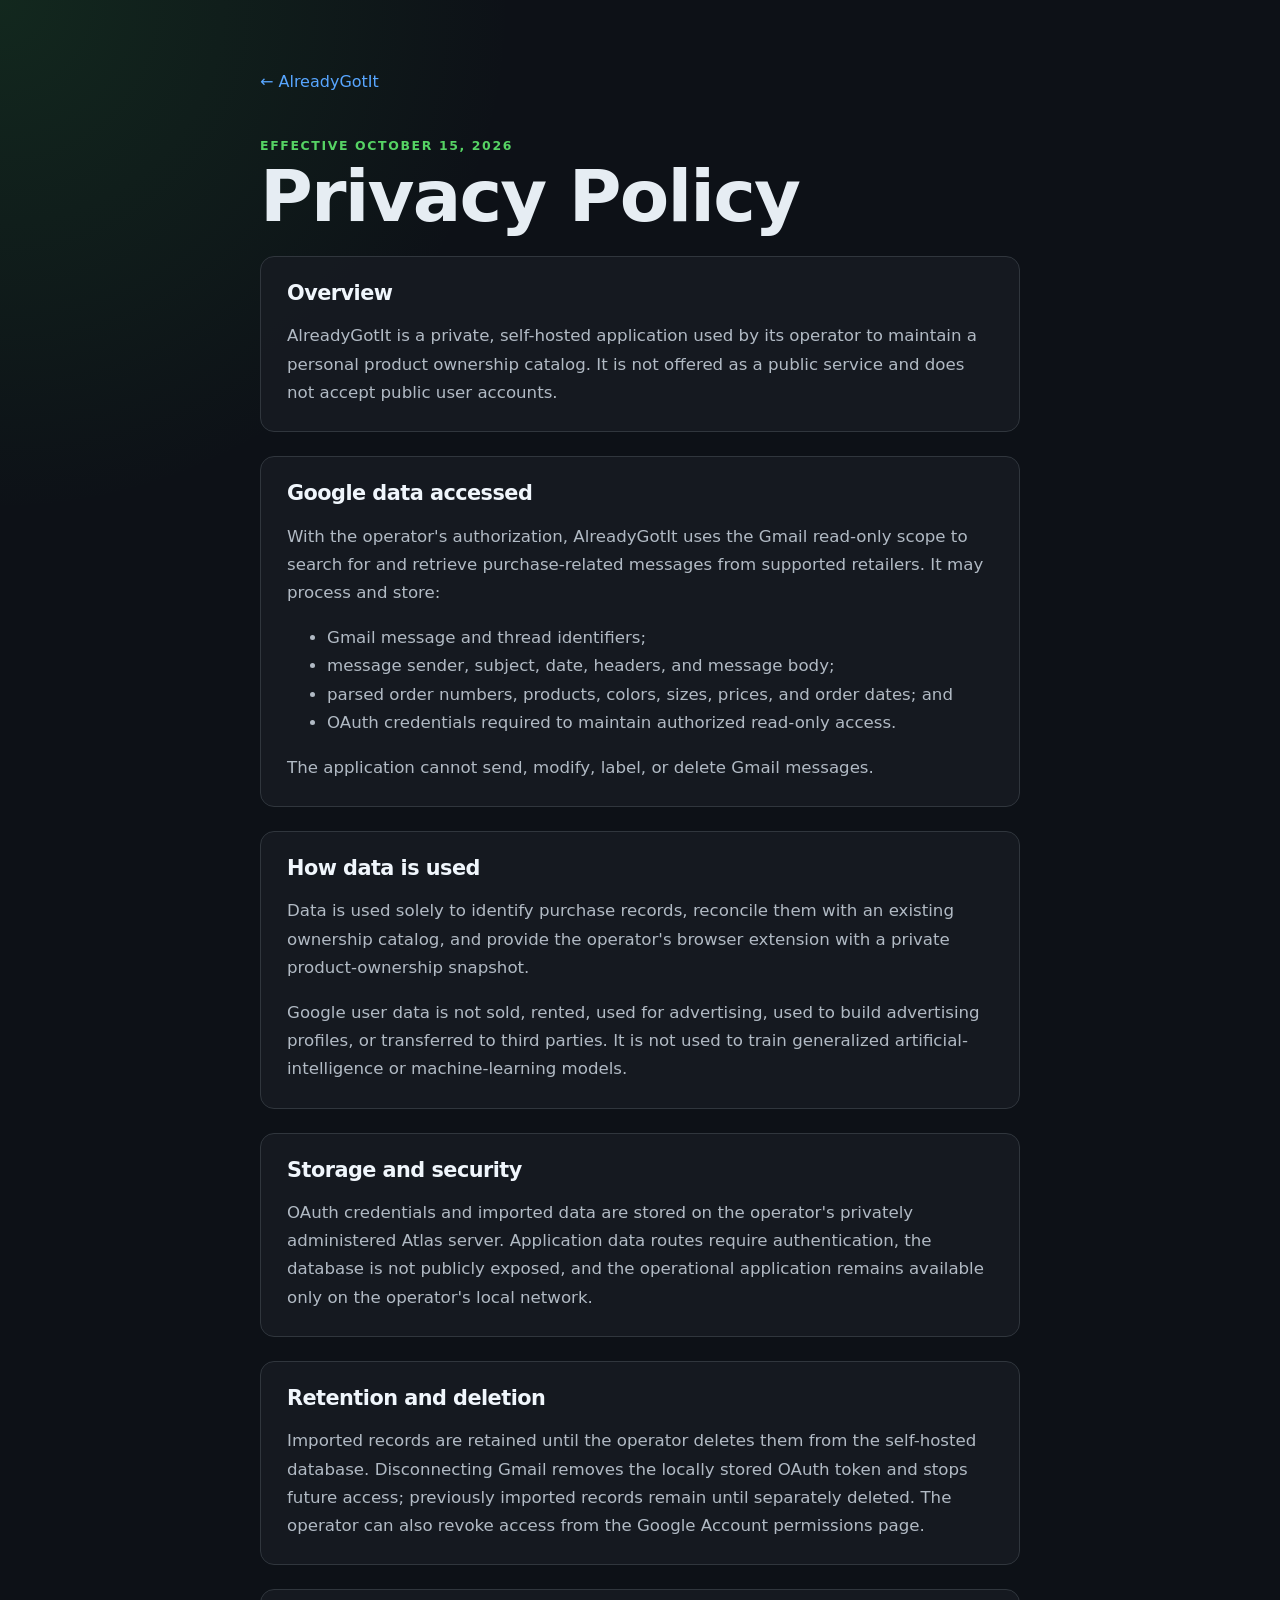
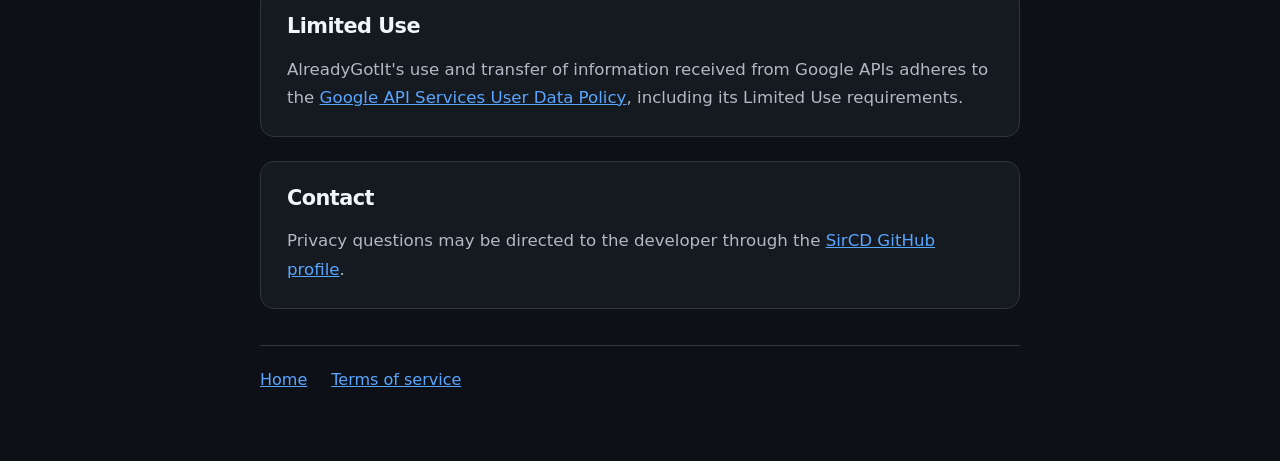
==== privacy.html @ e6a97bd4 "Create AlreadyGotIt public information site" ====
<!doctype html>
<html lang="en">
<head>
  <meta charset="utf-8">
  <meta name="viewport" content="width=device-width, initial-scale=1">
  <meta name="description" content="Privacy policy for AlreadyGotIt.">
  <title>Privacy Policy · AlreadyGotIt</title>
  <link rel="stylesheet" href="styles.css">
</head>
<body>
  <main>
    <a class="back" href="index.html">← AlreadyGotIt</a>
    <p class="eyebrow">Effective October 15, 2026</p>
    <h1>Privacy Policy</h1>

    <section>
      <h2>Overview</h2>
      <p>AlreadyGotIt is a private, self-hosted application used by its operator to maintain a personal product ownership catalog. It is not offered as a public service and does not accept public user accounts.</p>
    </section>

    <section>
      <h2>Google data accessed</h2>
      <p>With the operator's authorization, AlreadyGotIt uses the Gmail read-only scope to search for and retrieve purchase-related messages from supported retailers. It may process and store:</p>
      <ul>
        <li>Gmail message and thread identifiers;</li>
        <li>message sender, subject, date, headers, and message body;</li>
        <li>parsed order numbers, products, colors, sizes, prices, and order dates; and</li>
        <li>OAuth credentials required to maintain authorized read-only access.</li>
      </ul>
      <p>The application cannot send, modify, label, or delete Gmail messages.</p>
    </section>

    <section>
      <h2>How data is used</h2>
      <p>Data is used solely to identify purchase records, reconcile them with an existing ownership catalog, and provide the operator's browser extension with a private product-ownership snapshot.</p>
      <p>Google user data is not sold, rented, used for advertising, used to build advertising profiles, or transferred to third parties. It is not used to train generalized artificial-intelligence or machine-learning models.</p>
    </section>

    <section>
      <h2>Storage and security</h2>
      <p>OAuth credentials and imported data are stored on the operator's privately administered Atlas server. Application data routes require authentication, the database is not publicly exposed, and the operational application remains available only on the operator's local network.</p>
    </section>

    <section>
      <h2>Retention and deletion</h2>
      <p>Imported records are retained until the operator deletes them from the self-hosted database. Disconnecting Gmail removes the locally stored OAuth token and stops future access; previously imported records remain until separately deleted. The operator can also revoke access from the Google Account permissions page.</p>
    </section>

    <section>
      <h2>Limited Use</h2>
      <p>AlreadyGotIt's use and transfer of information received from Google APIs adheres to the <a href="https://developers.google.com/terms/api-services-user-data-policy">Google API Services User Data Policy</a>, including its Limited Use requirements.</p>
    </section>

    <section>
      <h2>Contact</h2>
      <p>Privacy questions may be directed to the developer through the <a href="https://github.com/SirCD">SirCD GitHub profile</a>.</p>
    </section>

    <nav aria-label="Legal information">
      <a href="index.html">Home</a>
      <a href="terms.html">Terms of service</a>
    </nav>
  </main>
</body>
</html>
---- styles.css ----
:root {
  color-scheme: dark;
  font-family: Inter, ui-sans-serif, system-ui, -apple-system, BlinkMacSystemFont, "Segoe UI", sans-serif;
  background: #0d1117;
  color: #e6edf3;
}

* {
  box-sizing: border-box;
}

body {
  margin: 0;
  min-height: 100vh;
  background:
    radial-gradient(circle at top left, rgba(46, 160, 67, 0.16), transparent 32rem),
    #0d1117;
}

main {
  width: min(760px, calc(100% - 40px));
  margin: 0 auto;
  padding: 72px 0;
}

.hero {
  display: flex;
  align-items: center;
  gap: 24px;
  margin-bottom: 52px;
}

.mark {
  display: grid;
  width: 72px;
  height: 72px;
  flex: 0 0 72px;
  place-items: center;
  border: 1px solid #3fb950;
  border-radius: 18px;
  background: rgba(46, 160, 67, 0.14);
  color: #56d364;
  font-size: 40px;
  font-weight: 800;
}

h1,
h2 {
  letter-spacing: -0.025em;
}

h1 {
  margin: 4px 0 10px;
  font-size: clamp(2.5rem, 8vw, 4.5rem);
  line-height: 1;
}

h2 {
  margin-top: 0;
  color: #f0f6fc;
  font-size: 1.3rem;
}

p,
li {
  color: #b1bac4;
  font-size: 1.04rem;
  line-height: 1.7;
}

.eyebrow {
  margin: 0;
  color: #56d364;
  font-size: 0.78rem;
  font-weight: 800;
  letter-spacing: 0.13em;
  text-transform: uppercase;
}

.lede {
  max-width: 580px;
  margin: 0;
  font-size: 1.18rem;
}

section {
  margin: 24px 0;
  padding: 24px 26px;
  border: 1px solid #30363d;
  border-radius: 14px;
  background: rgba(22, 27, 34, 0.88);
}

section p:last-child,
section ul:last-child {
  margin-bottom: 0;
}

a {
  color: #58a6ff;
}

a:hover {
  color: #79c0ff;
}

.back {
  display: inline-block;
  margin-bottom: 44px;
  text-decoration: none;
}

nav {
  display: flex;
  flex-wrap: wrap;
  gap: 12px 24px;
  margin-top: 36px;
  padding-top: 24px;
  border-top: 1px solid #30363d;
}

@media (max-width: 560px) {
  main {
    padding: 44px 0;
  }

  .hero {
    align-items: flex-start;
    flex-direction: column;
  }

  section {
    padding: 20px;
  }
}
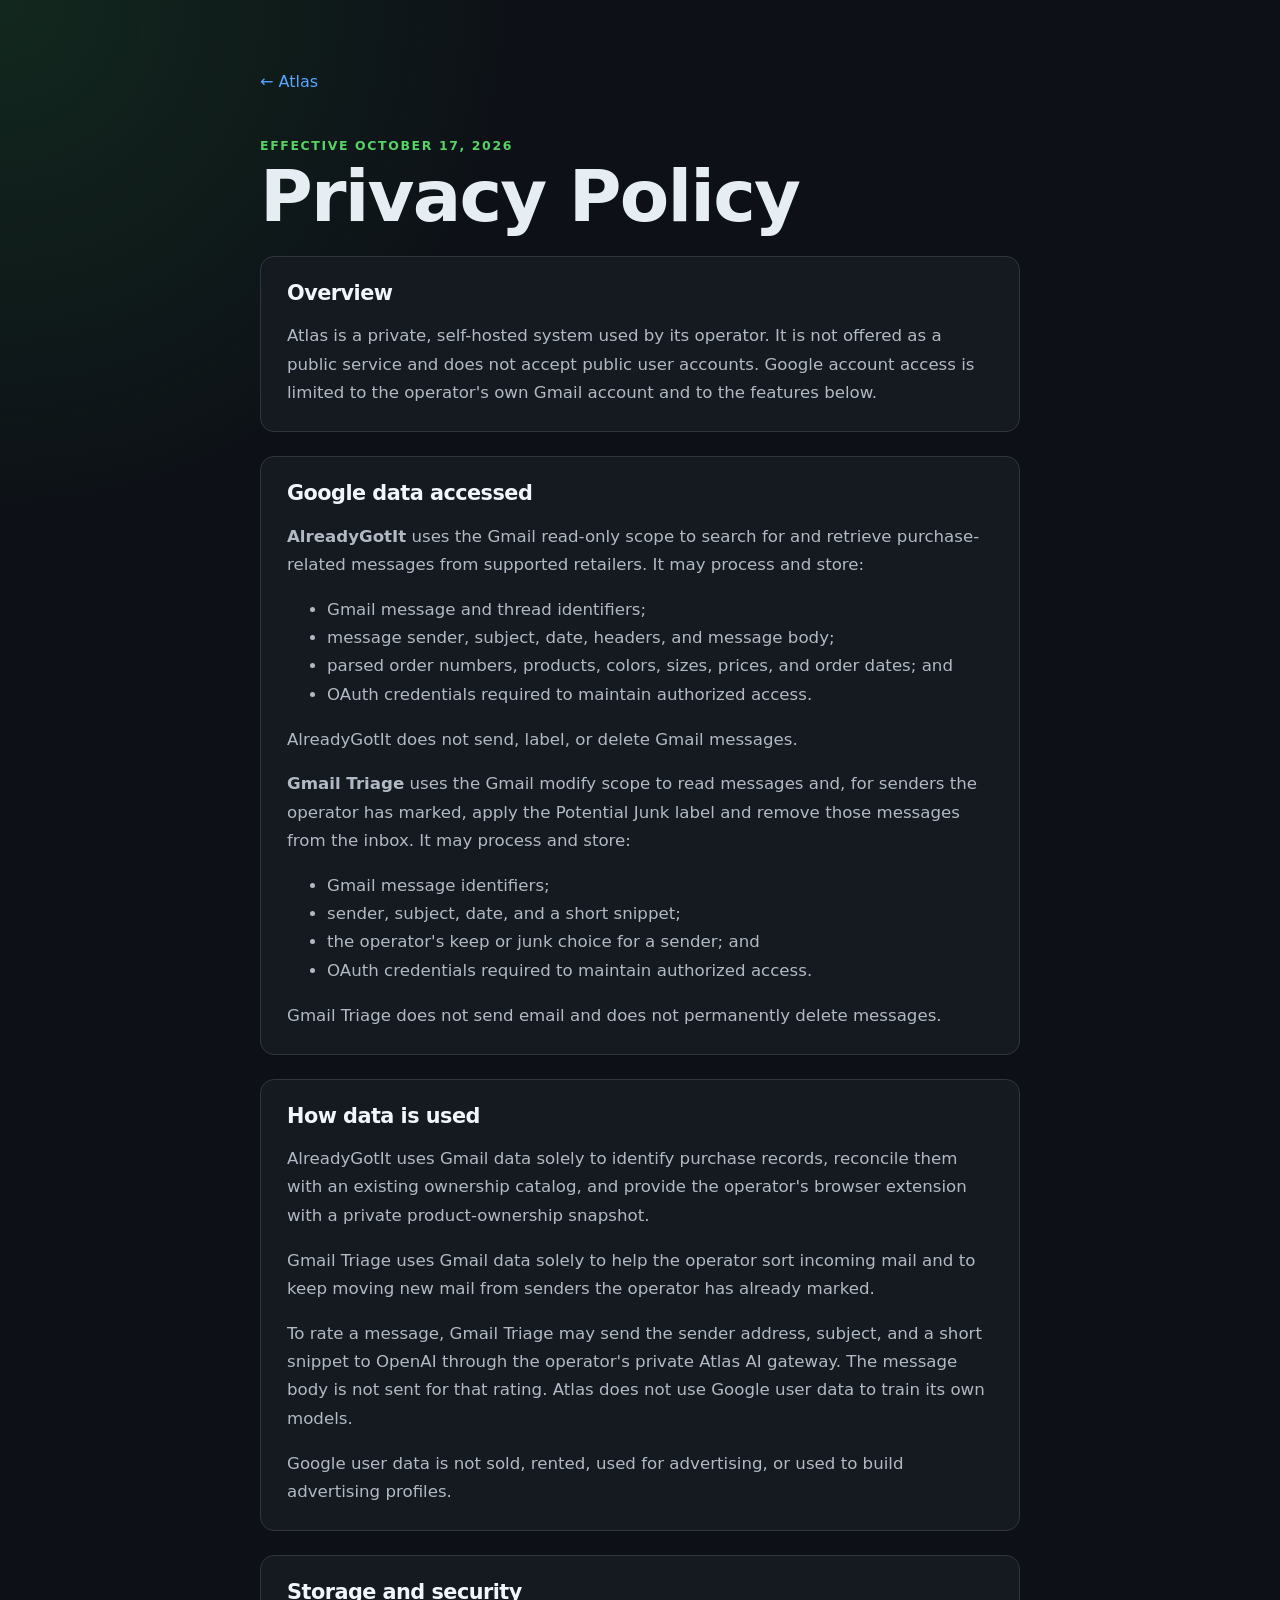
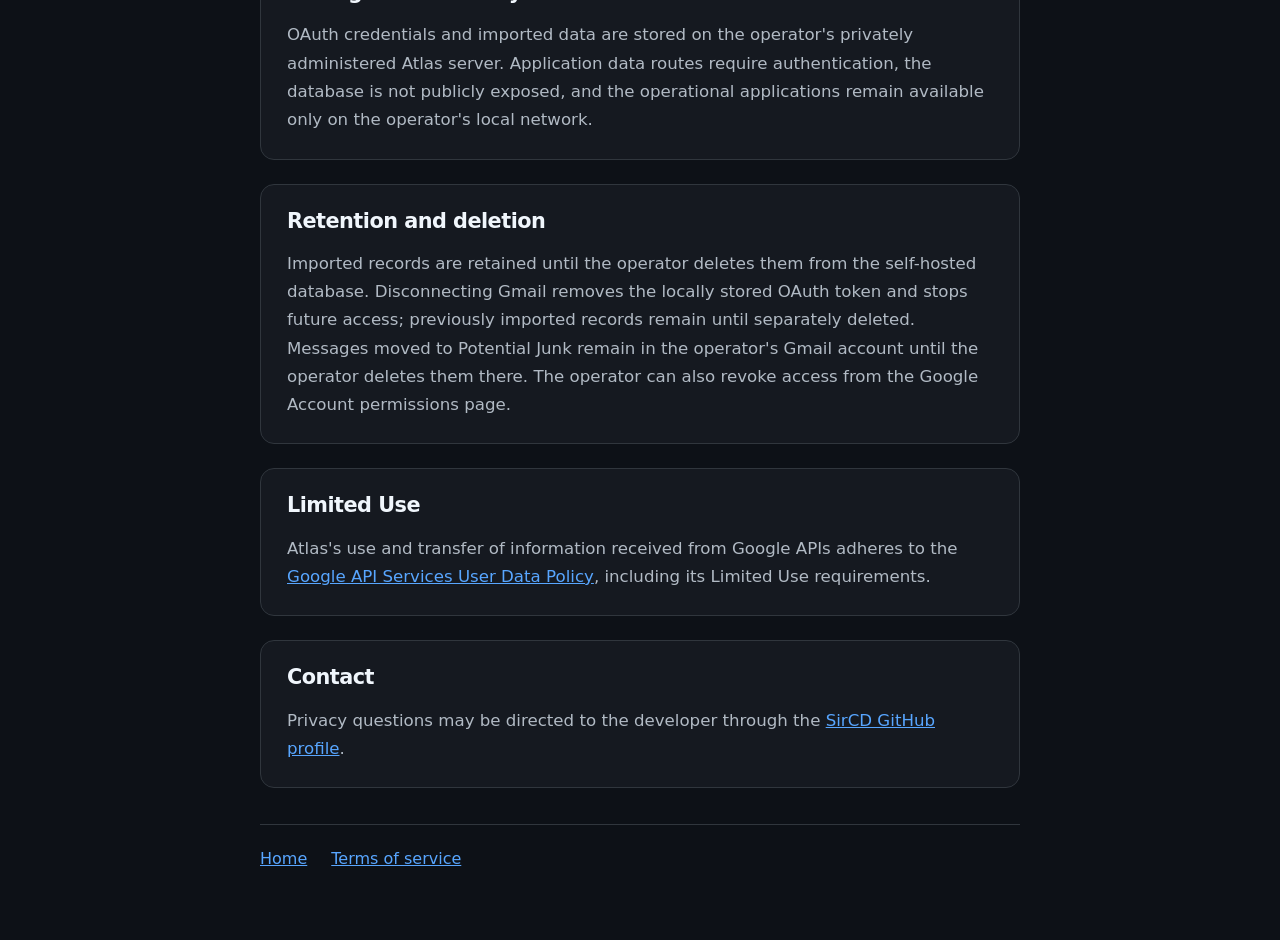
==== commit d126e4d0: "Publish the Google consent pages under the Atlas name. The same GitHub Pages URLs now describe Atlas" ====
--- a/privacy.html
+++ b/privacy.html
@@ -3,52 +3,62 @@
 <head>
   <meta charset="utf-8">
   <meta name="viewport" content="width=device-width, initial-scale=1">
-  <meta name="description" content="Privacy policy for AlreadyGotIt.">
-  <title>Privacy Policy · AlreadyGotIt</title>
+  <meta name="description" content="Privacy policy for Atlas.">
+  <title>Privacy Policy · Atlas</title>
   <link rel="stylesheet" href="styles.css">
 </head>
 <body>
   <main>
-    <a class="back" href="index.html">← AlreadyGotIt</a>
-    <p class="eyebrow">Effective October 15, 2026</p>
+    <a class="back" href="index.html">← Atlas</a>
+    <p class="eyebrow">Effective October 17, 2026</p>
     <h1>Privacy Policy</h1>
 
     <section>
       <h2>Overview</h2>
-      <p>AlreadyGotIt is a private, self-hosted application used by its operator to maintain a personal product ownership catalog. It is not offered as a public service and does not accept public user accounts.</p>
+      <p>Atlas is a private, self-hosted system used by its operator. It is not offered as a public service and does not accept public user accounts. Google account access is limited to the operator's own Gmail account and to the features below.</p>
     </section>
 
     <section>
       <h2>Google data accessed</h2>
-      <p>With the operator's authorization, AlreadyGotIt uses the Gmail read-only scope to search for and retrieve purchase-related messages from supported retailers. It may process and store:</p>
+      <p><strong>AlreadyGotIt</strong> uses the Gmail read-only scope to search for and retrieve purchase-related messages from supported retailers. It may process and store:</p>
       <ul>
         <li>Gmail message and thread identifiers;</li>
         <li>message sender, subject, date, headers, and message body;</li>
         <li>parsed order numbers, products, colors, sizes, prices, and order dates; and</li>
-        <li>OAuth credentials required to maintain authorized read-only access.</li>
+        <li>OAuth credentials required to maintain authorized access.</li>
       </ul>
-      <p>The application cannot send, modify, label, or delete Gmail messages.</p>
+      <p>AlreadyGotIt does not send, label, or delete Gmail messages.</p>
+      <p><strong>Gmail Triage</strong> uses the Gmail modify scope to read messages and, for senders the operator has marked, apply the Potential Junk label and remove those messages from the inbox. It may process and store:</p>
+      <ul>
+        <li>Gmail message identifiers;</li>
+        <li>sender, subject, date, and a short snippet;</li>
+        <li>the operator's keep or junk choice for a sender; and</li>
+        <li>OAuth credentials required to maintain authorized access.</li>
+      </ul>
+      <p>Gmail Triage does not send email and does not permanently delete messages.</p>
     </section>
 
     <section>
       <h2>How data is used</h2>
-      <p>Data is used solely to identify purchase records, reconcile them with an existing ownership catalog, and provide the operator's browser extension with a private product-ownership snapshot.</p>
-      <p>Google user data is not sold, rented, used for advertising, used to build advertising profiles, or transferred to third parties. It is not used to train generalized artificial-intelligence or machine-learning models.</p>
+      <p>AlreadyGotIt uses Gmail data solely to identify purchase records, reconcile them with an existing ownership catalog, and provide the operator's browser extension with a private product-ownership snapshot.</p>
+      <p>Gmail Triage uses Gmail data solely to help the operator sort incoming mail and to keep moving new mail from senders the operator has already marked.</p>
+      <p>To rate a message, Gmail Triage may send the sender address, subject, and a short snippet to OpenAI through the operator's private Atlas AI gateway. The message body is not sent for that rating. Atlas does not use Google user data to train its own models.</p>
+      <p>Google user data is not sold, rented, used for advertising, or used to build advertising profiles.</p>
     </section>
 
     <section>
       <h2>Storage and security</h2>
-      <p>OAuth credentials and imported data are stored on the operator's privately administered Atlas server. Application data routes require authentication, the database is not publicly exposed, and the operational application remains available only on the operator's local network.</p>
+      <p>OAuth credentials and imported data are stored on the operator's privately administered Atlas server. Application data routes require authentication, the database is not publicly exposed, and the operational applications remain available only on the operator's local network.</p>
     </section>
 
     <section>
       <h2>Retention and deletion</h2>
-      <p>Imported records are retained until the operator deletes them from the self-hosted database. Disconnecting Gmail removes the locally stored OAuth token and stops future access; previously imported records remain until separately deleted. The operator can also revoke access from the Google Account permissions page.</p>
+      <p>Imported records are retained until the operator deletes them from the self-hosted database. Disconnecting Gmail removes the locally stored OAuth token and stops future access; previously imported records remain until separately deleted. Messages moved to Potential Junk remain in the operator's Gmail account until the operator deletes them there. The operator can also revoke access from the Google Account permissions page.</p>
     </section>
 
     <section>
       <h2>Limited Use</h2>
-      <p>AlreadyGotIt's use and transfer of information received from Google APIs adheres to the <a href="https://developers.google.com/terms/api-services-user-data-policy">Google API Services User Data Policy</a>, including its Limited Use requirements.</p>
+      <p>Atlas's use and transfer of information received from Google APIs adheres to the <a href="https://developers.google.com/terms/api-services-user-data-policy">Google API Services User Data Policy</a>, including its Limited Use requirements.</p>
     </section>
 
     <section>
